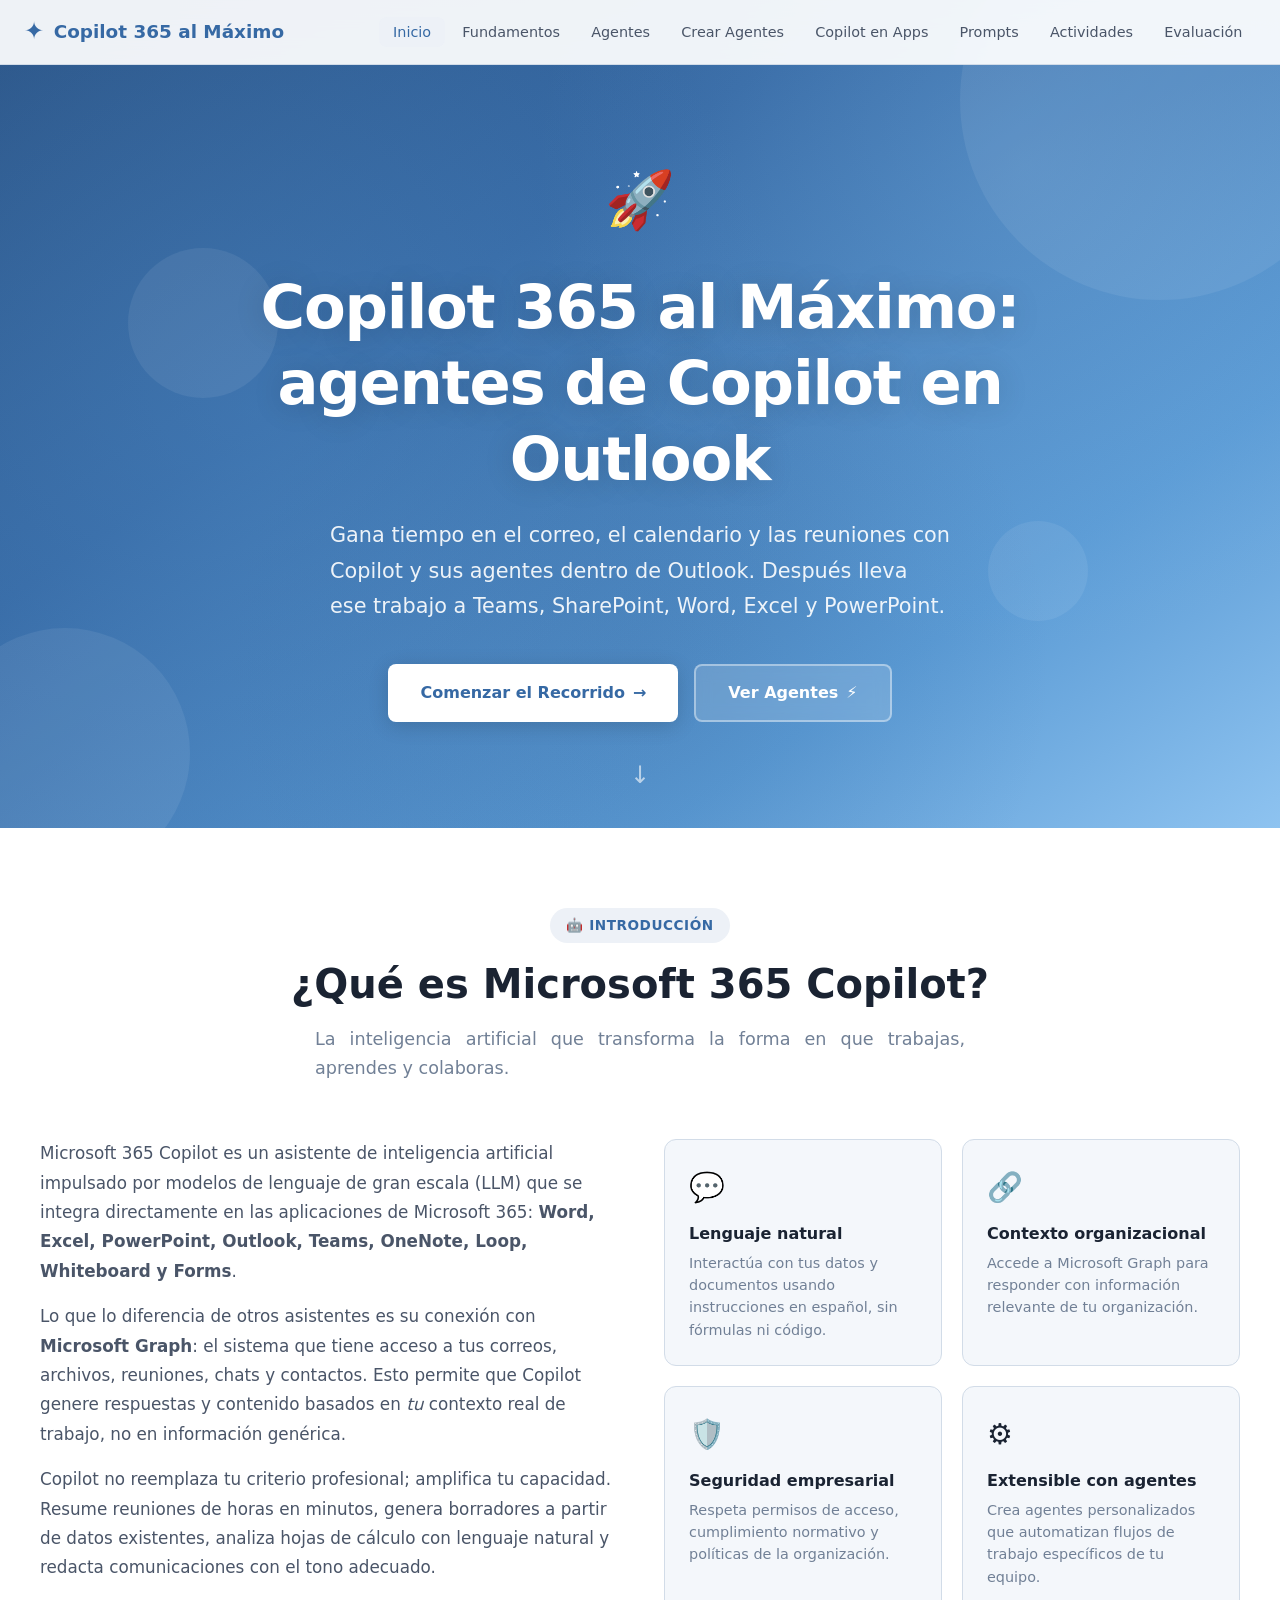
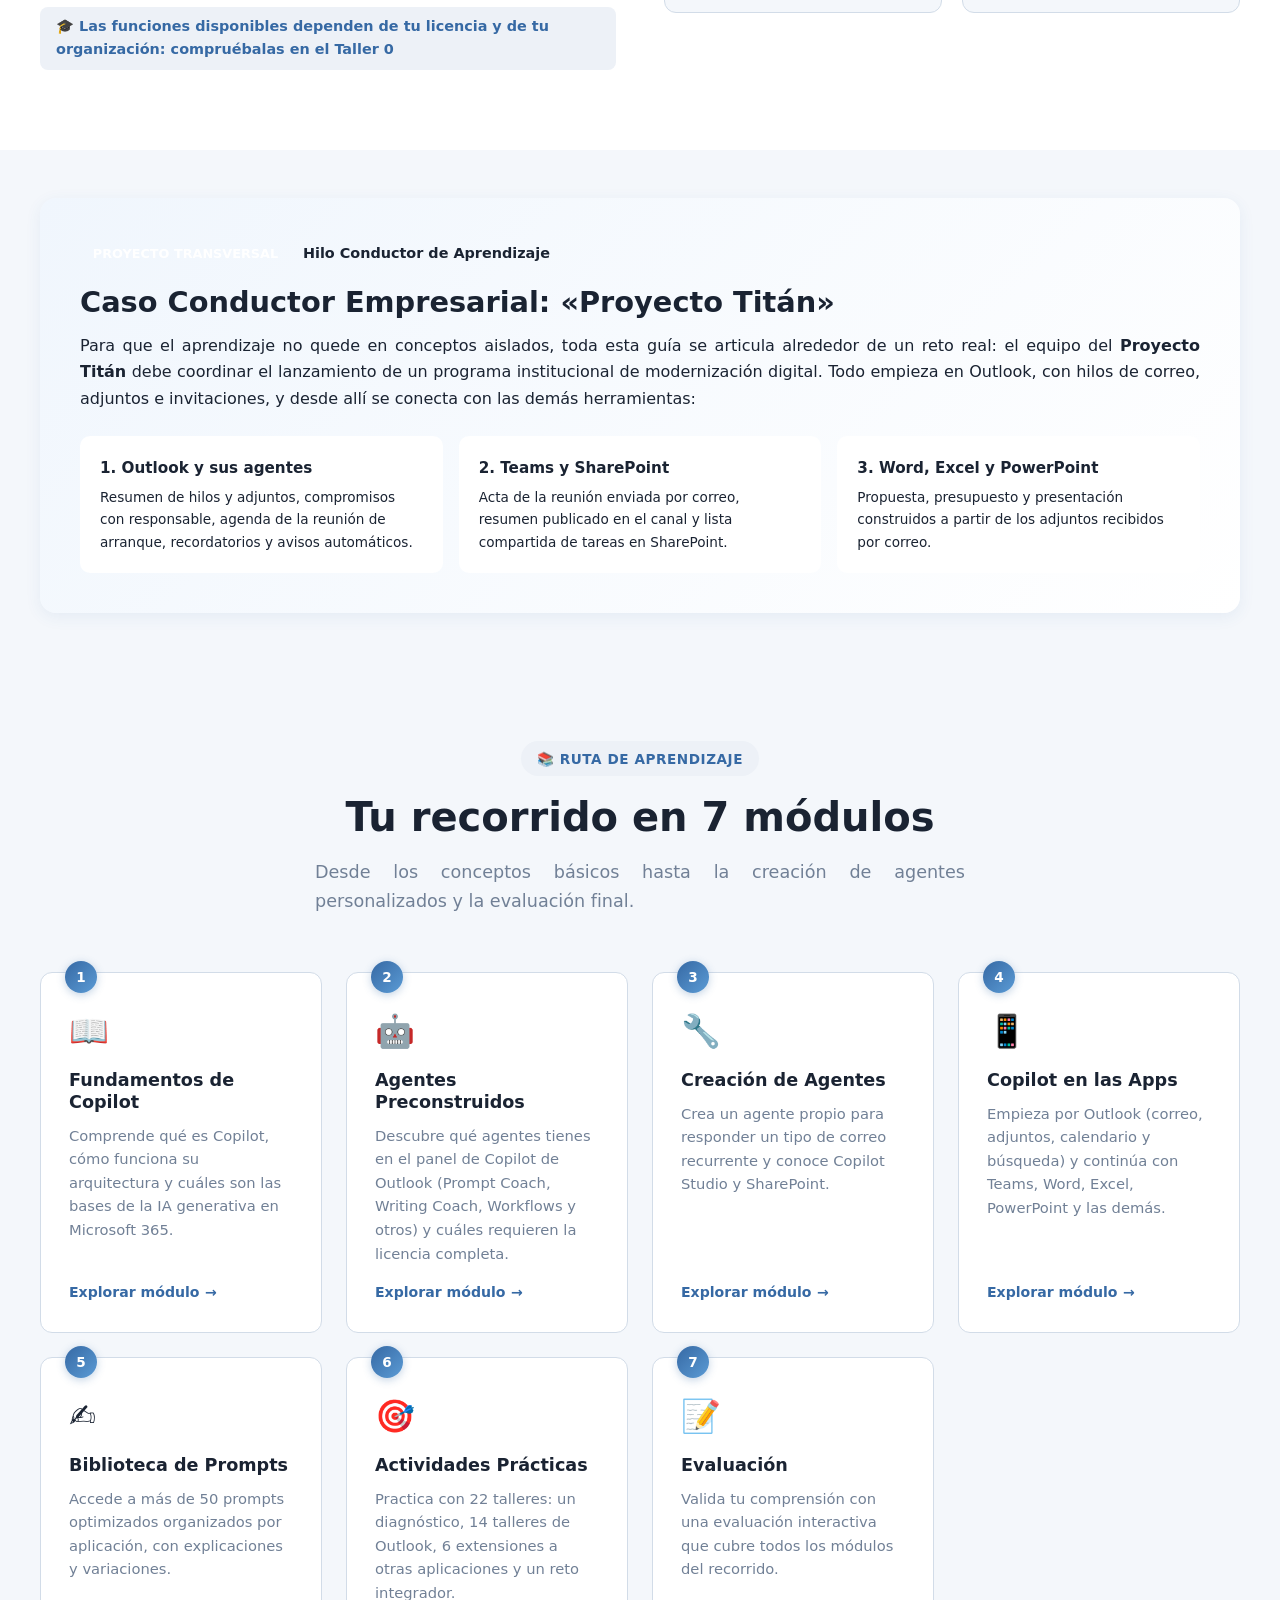
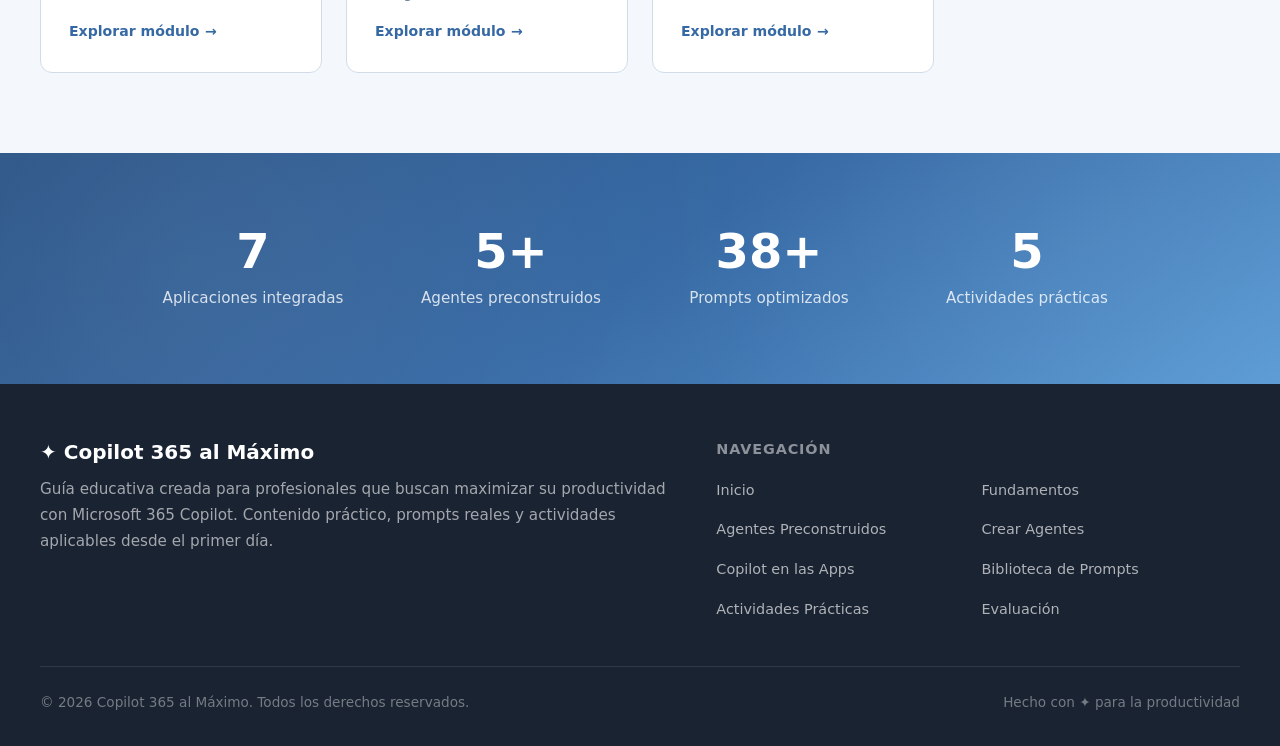
==== index.html @ 5590eac3 "Cambios" ====
<!DOCTYPE html>
<html lang="es-CO">
<head>
  <meta charset="UTF-8">
  <meta name="viewport" content="width=device-width, initial-scale=1.0">
  <title>Inicio — Copilot 365 al Máximo</title>
  <style>
    /* ========== RESET & BASE ========== */
    *, *::before, *::after { box-sizing: border-box; margin: 0; padding: 0; }

    html {
      scroll-behavior: smooth;
      -webkit-text-size-adjust: 100%;
    }

    body {
      font-family: 'Segoe UI', system-ui, -apple-system, sans-serif;
      color: #1A2332;
      background-color: #F4F7FB;
      line-height: 1.65;
      overflow-x: hidden;
      white-space: normal;
      word-break: normal;
      hyphens: none;
      overflow-wrap: break-word;
    }

    /* ========== TYPOGRAPHY ========== */
    h1, h2, h3, h4, h5, h6 {
      font-family: 'Segoe UI', system-ui, -apple-system, sans-serif;
      line-height: 1.25;
      color: #1A2332;
    }

    p {
      inline-size: 100%;
      max-inline-size: 100%;
      color: #4A5568;
    }

    a { text-decoration: none; color: inherit; }

    /* ========== NAVBAR ========== */
    .navbar {
      position: fixed;
      top: 0;
      left: 0;
      width: 100%;
      z-index: 1000;
      background: rgba(255, 255, 255, 0.92);
      backdrop-filter: blur(12px);
      -webkit-backdrop-filter: blur(12px);
      border-bottom: 1px solid #D2DCE8;
      transition: box-shadow 0.3s ease;
    }

    .navbar.scrolled {
      box-shadow: 0 2px 20px rgba(54, 105, 164, 0.1);
    }

    .navbar-inner {
      max-width: 1320px;
      margin: 0 auto;
      padding: 0 1.5rem;
      display: flex;
      align-items: center;
      justify-content: space-between;
      height: 64px;
    }

    .navbar-brand {
      display: flex;
      align-items: center;
      gap: 0.6rem;
      font-weight: 700;
      font-size: 1.15rem;
      color: #3669A4;
    }

    .navbar-brand .brand-icon {
      font-size: 1.5rem;
    }

    .nav-links {
      display: flex;
      align-items: center;
      gap: 0.25rem;
      list-style: none;
    }

    .nav-links a {
      padding: 0.45rem 0.85rem;
      border-radius: 8px;
      font-size: 0.9rem;
      font-weight: 500;
      color: #4A5568;
      transition: all 0.3s ease;
      white-space: nowrap;
    }

    .nav-links a:hover,
    .nav-links a.active {
      background: #EDF1F7;
      color: #3669A4;
    }

    /* Hamburger */
    .hamburger {
      display: none;
      flex-direction: column;
      gap: 5px;
      cursor: pointer;
      background: none;
      border: none;
      padding: 4px;
      z-index: 1010;
    }

    .hamburger span {
      width: 24px;
      height: 2.5px;
      background: #1A2332;
      border-radius: 2px;
      transition: all 0.3s ease;
    }

    .hamburger.open span:nth-child(1) { transform: rotate(45deg) translate(5px, 5px); }
    .hamburger.open span:nth-child(2) { opacity: 0; }
    .hamburger.open span:nth-child(3) { transform: rotate(-45deg) translate(5px, -5px); }

    /* Mobile nav */
    .mobile-nav-overlay {
      display: none;
      position: fixed;
      inset: 0;
      background: rgba(26, 35, 50, 0.4);
      z-index: 999;
      opacity: 0;
      transition: opacity 0.3s ease;
    }

    .mobile-nav-overlay.open { opacity: 1; }

    .mobile-nav {
      display: none;
      position: fixed;
      top: 64px;
      right: 0;
      width: min(320px, 85vw);
      height: calc(100vh - 64px);
      background: #FFFFFF;
      z-index: 1001;
      padding: 1.5rem;
      overflow-y: auto;
      transform: translateX(100%);
      transition: transform 0.35s cubic-bezier(0.4, 0, 0.2, 1);
      box-shadow: -4px 0 24px rgba(54, 105, 164, 0.1);
    }

    .mobile-nav.open { transform: translateX(0); }

    .mobile-nav a {
      display: block;
      padding: 0.75rem 1rem;
      border-radius: 8px;
      font-size: 1rem;
      font-weight: 500;
      color: #4A5568;
      transition: all 0.2s ease;
      margin-bottom: 0.25rem;
    }

    .mobile-nav a:hover,
    .mobile-nav a.active {
      background: #EDF1F7;
      color: #3669A4;
    }

    @media (max-width: 1024px) {
      .nav-links { display: none; }
      .hamburger { display: flex; }
      .mobile-nav, .mobile-nav-overlay { display: block; }
    }

    /* ========== HERO ========== */
    .hero {
      position: relative;
      min-height: 92vh;
      display: flex;
      align-items: center;
      justify-content: center;
      text-align: center;
      padding: 7rem 1.5rem 4rem;
      background: linear-gradient(145deg, #2B5486 0%, #3669A4 35%, #5B9BD5 75%, #8EC3F0 100%);
      overflow: hidden;
    }

    .hero::before {
      content: '';
      position: absolute;
      inset: 0;
      background:
        radial-gradient(circle at 20% 50%, rgba(91, 155, 213, 0.25) 0%, transparent 50%),
        radial-gradient(circle at 80% 20%, rgba(142, 195, 240, 0.2) 0%, transparent 40%),
        radial-gradient(circle at 50% 80%, rgba(43, 84, 134, 0.15) 0%, transparent 45%);
      pointer-events: none;
    }

    /* Floating geometric shapes */
    .hero-shape {
      position: absolute;
      border-radius: 50%;
      opacity: 0.07;
      background: #FFFFFF;
      pointer-events: none;
    }

    .hero-shape:nth-child(1) { width: 400px; height: 400px; top: -100px; right: -80px; animation: float-slow 18s ease-in-out infinite; }
    .hero-shape:nth-child(2) { width: 250px; height: 250px; bottom: -50px; left: -60px; animation: float-slow 22s ease-in-out infinite reverse; }
    .hero-shape:nth-child(3) { width: 150px; height: 150px; top: 30%; left: 10%; animation: float-slow 15s ease-in-out infinite 3s; }
    .hero-shape:nth-child(4) { width: 100px; height: 100px; bottom: 25%; right: 15%; animation: float-slow 20s ease-in-out infinite 5s; }

    @keyframes float-slow {
      0%, 100% { transform: translate(0, 0) rotate(0deg); }
      33% { transform: translate(15px, -20px) rotate(3deg); }
      66% { transform: translate(-10px, 15px) rotate(-2deg); }
    }

    .hero-content {
      position: relative;
      z-index: 1;
      max-width: 800px;
    }

    .hero-icon {
      font-size: 3.5rem;
      margin-bottom: 1.5rem;
      display: inline-block;
      animation: sparkle-pulse 2.5s ease-in-out infinite;
    }

    @keyframes sparkle-pulse {
      0%, 100% { transform: scale(1) rotate(0deg); filter: brightness(1); }
      25% { transform: scale(1.12) rotate(-5deg); filter: brightness(1.3); }
      50% { transform: scale(1.05) rotate(3deg); filter: brightness(1.1); }
      75% { transform: scale(1.15) rotate(-3deg); filter: brightness(1.35); }
    }

    .hero h1 {
      font-size: clamp(2.4rem, 5.5vw, 3.8rem);
      font-weight: 800;
      color: #FFFFFF;
      margin-bottom: 1.25rem;
      letter-spacing: -0.02em;
      text-shadow: 0 2px 30px rgba(0, 0, 0, 0.15);
    }

    .hero-subtitle {
      font-size: clamp(1.05rem, 2vw, 1.3rem);
      color: rgba(255, 255, 255, 0.9);
      margin-bottom: 2.5rem;
      line-height: 1.7;
      max-inline-size: 620px;
      margin-left: auto;
      margin-right: auto;
    }

    .hero-buttons {
      display: flex;
      gap: 1rem;
      justify-content: center;
      flex-wrap: wrap;
    }

    .btn {
      display: inline-flex;
      align-items: center;
      gap: 0.5rem;
      padding: 0.85rem 2rem;
      border-radius: 8px;
      font-size: 1rem;
      font-weight: 600;
      cursor: pointer;
      border: none;
      transition: all 0.3s ease;
    }

    .btn-primary {
      background: #FFFFFF;
      color: #3669A4;
      box-shadow: 0 4px 20px rgba(0, 0, 0, 0.15);
    }

    .btn-primary:hover {
      transform: translateY(-3px);
      box-shadow: 0 8px 30px rgba(0, 0, 0, 0.2);
      background: #F4F7FB;
    }

    .btn-secondary {
      background: rgba(255, 255, 255, 0.15);
      color: #FFFFFF;
      border: 2px solid rgba(255, 255, 255, 0.4);
      backdrop-filter: blur(8px);
    }

    .btn-secondary:hover {
      background: rgba(255, 255, 255, 0.25);
      border-color: rgba(255, 255, 255, 0.7);
      transform: translateY(-3px);
    }

    .hero-scroll-hint {
      position: absolute;
      bottom: 2rem;
      left: 50%;
      transform: translateX(-50%);
      z-index: 1;
      animation: bounce-down 2s ease-in-out infinite;
      color: rgba(255, 255, 255, 0.6);
      font-size: 1.5rem;
    }

    @keyframes bounce-down {
      0%, 100% { transform: translateX(-50%) translateY(0); }
      50% { transform: translateX(-50%) translateY(10px); }
    }

    /* ========== SECTIONS COMMON ========== */
    section {
      padding: 5rem 1.5rem;
    }

    .section-inner {
      max-width: 1200px;
      margin: 0 auto;
    }

    .section-header {
      text-align: center;
      margin-bottom: 3.5rem;
    }

    .section-tag {
      display: inline-flex;
      align-items: center;
      gap: 0.4rem;
      padding: 0.4rem 1rem;
      background: #EDF1F7;
      color: #3669A4;
      font-size: 0.85rem;
      font-weight: 600;
      border-radius: 50px;
      margin-bottom: 1rem;
      text-transform: uppercase;
      letter-spacing: 0.04em;
    }

    .section-header h2 {
      font-size: clamp(1.75rem, 3.5vw, 2.5rem);
      font-weight: 700;
      margin-bottom: 1rem;
      color: #1A2332;
    }

    .section-header p {
      font-size: 1.1rem;
      color: #718096;
      max-inline-size: 650px;
      margin: 0 auto;
      text-align: center;
    }

    /* ========== WHAT IS COPILOT SECTION ========== */
    .what-is {
      background: #FFFFFF;
    }

    .what-is-grid {
      display: grid;
      grid-template-columns: 1fr 1fr;
      gap: 3rem;
      align-items: start;
    }

    .what-is-text p {
      margin-bottom: 1rem;
      font-size: 1.05rem;
      line-height: 1.75;
    }

    @media (min-width: 40rem) {
      .what-is-text p {
        text-align: justify;
        text-align-last: start;
      }
    }

    .what-is-text .license-badge {
      display: inline-flex;
      align-items: center;
      gap: 0.5rem;
      padding: 0.5rem 1rem;
      background: #EDF1F7;
      border-radius: 8px;
      font-size: 0.9rem;
      font-weight: 600;
      color: #3669A4;
      margin-top: 0.5rem;
    }

    .feature-cards {
      display: grid;
      grid-template-columns: 1fr 1fr;
      gap: 1.25rem;
    }

    .feature-card {
      background: #F4F7FB;
      border: 1px solid #D2DCE8;
      border-radius: 12px;
      padding: 1.5rem;
      transition: all 0.3s ease;
    }

    .feature-card:hover {
      box-shadow: 0 4px 16px rgba(54, 105, 164, 0.15);
      transform: translateY(-2px);
      border-color: #5B9BD5;
    }

    .feature-card .fc-icon {
      font-size: 1.8rem;
      margin-bottom: 0.75rem;
      display: block;
    }

    .feature-card h4 {
      font-size: 1rem;
      font-weight: 700;
      margin-bottom: 0.5rem;
      color: #1A2332;
    }

    .feature-card p {
      font-size: 0.9rem;
      color: #718096;
      line-height: 1.55;
    }

    @media (max-width: 900px) {
      .what-is-grid {
        grid-template-columns: 1fr;
      }
    }

    @media (max-width: 480px) {
      .feature-cards {
        grid-template-columns: 1fr;
      }
    }

    /* ========== LEARNING PATH ========== */
    .learning-path {
      background: #F4F7FB;
    }

    .path-roadmap {
      position: relative;
      display: grid;
      grid-template-columns: repeat(auto-fill, minmax(280px, 1fr));
      gap: 1.5rem;
    }

    .module-card {
      position: relative;
      background: #FFFFFF;
      border: 1px solid #D2DCE8;
      border-radius: 12px;
      padding: 1.75rem;
      transition: all 0.3s ease;
      display: flex;
      flex-direction: column;
      text-decoration: none;
      cursor: pointer;
    }

    .module-card:hover {
      box-shadow: 0 4px 16px rgba(54, 105, 164, 0.15);
      transform: translateY(-2px);
      border-color: #5B9BD5;
    }

    .module-number {
      position: absolute;
      top: -12px;
      left: 1.5rem;
      width: 32px;
      height: 32px;
      background: linear-gradient(135deg, #3669A4, #5B9BD5);
      color: #FFFFFF;
      border-radius: 50%;
      display: flex;
      align-items: center;
      justify-content: center;
      font-size: 0.85rem;
      font-weight: 700;
      box-shadow: 0 2px 8px rgba(54, 105, 164, 0.3);
    }

    .module-icon {
      font-size: 2rem;
      margin-bottom: 0.75rem;
      margin-top: 0.25rem;
    }

    .module-card h3 {
      font-size: 1.1rem;
      font-weight: 700;
      margin-bottom: 0.6rem;
      color: #1A2332;
    }

    .module-card p {
      font-size: 0.92rem;
      color: #718096;
      line-height: 1.6;
      flex-grow: 1;
    }

    .module-card .card-arrow {
      display: inline-flex;
      align-items: center;
      gap: 0.35rem;
      margin-top: 1rem;
      font-size: 0.88rem;
      font-weight: 600;
      color: #3669A4;
      transition: gap 0.3s ease;
    }

    .module-card:hover .card-arrow {
      gap: 0.65rem;
    }

    /* ========== STATS SECTION ========== */
    .stats-section {
      background: linear-gradient(145deg, #2B5486 0%, #3669A4 50%, #5B9BD5 100%);
      padding: 4.5rem 1.5rem;
      position: relative;
      overflow: hidden;
    }

    .stats-section::before {
      content: '';
      position: absolute;
      inset: 0;
      background:
        radial-gradient(circle at 15% 50%, rgba(255,255,255,0.06) 0%, transparent 50%),
        radial-gradient(circle at 85% 30%, rgba(255,255,255,0.04) 0%, transparent 40%);
      pointer-events: none;
    }

    .stats-grid {
      max-width: 1000px;
      margin: 0 auto;
      display: grid;
      grid-template-columns: repeat(4, 1fr);
      gap: 2rem;
      position: relative;
      z-index: 1;
    }

    .stat-item {
      text-align: center;
    }

    .stat-number {
      font-size: clamp(2.2rem, 4vw, 3rem);
      font-weight: 800;
      color: #FFFFFF;
      display: block;
      line-height: 1.1;
      margin-bottom: 0.5rem;
    }

    .stat-label {
      font-size: 0.95rem;
      color: rgba(255, 255, 255, 0.8);
      font-weight: 500;
    }

    @media (max-width: 700px) {
      .stats-grid {
        grid-template-columns: repeat(2, 1fr);
        gap: 2.5rem 1.5rem;
      }
    }

    @media (max-width: 400px) {
      .stats-grid {
        grid-template-columns: 1fr;
        gap: 2rem;
      }
    }

    /* ========== FOOTER ========== */
    .footer {
      background: #1A2332;
      color: rgba(255, 255, 255, 0.75);
      padding: 3.5rem 1.5rem 2rem;
    }

    .footer-inner {
      max-width: 1200px;
      margin: 0 auto;
    }

    .footer-top {
      display: grid;
      grid-template-columns: 1.2fr 1fr;
      gap: 3rem;
      margin-bottom: 2.5rem;
    }

    .footer-brand h3 {
      font-size: 1.25rem;
      font-weight: 700;
      color: #FFFFFF;
      margin-bottom: 0.75rem;
    }

    .footer-brand p {
      font-size: 0.95rem;
      color: rgba(255, 255, 255, 0.6);
      line-height: 1.7;
    }

    .footer-nav h4 {
      font-size: 0.9rem;
      font-weight: 700;
      color: rgba(255, 255, 255, 0.5);
      text-transform: uppercase;
      letter-spacing: 0.06em;
      margin-bottom: 1rem;
    }

    .footer-nav-links {
      display: grid;
      grid-template-columns: 1fr 1fr;
      gap: 0.4rem;
      list-style: none;
    }

    .footer-nav-links a {
      font-size: 0.9rem;
      color: rgba(255, 255, 255, 0.65);
      padding: 0.3rem 0;
      display: inline-block;
      transition: color 0.2s ease;
    }

    .footer-nav-links a:hover {
      color: #5B9BD5;
    }

    .footer-bottom {
      border-top: 1px solid rgba(255, 255, 255, 0.1);
      padding-top: 1.5rem;
      display: flex;
      justify-content: space-between;
      align-items: center;
      flex-wrap: wrap;
      gap: 0.75rem;
      font-size: 0.85rem;
      color: rgba(255, 255, 255, 0.4);
    }

    @media (max-width: 700px) {
      .footer-top {
        grid-template-columns: 1fr;
        gap: 2rem;
      }
      .footer-bottom {
        justify-content: center;
        text-align: center;
      }
    }

    /* ========== SCROLL ANIMATIONS ========== */
    .reveal {
      opacity: 0;
      transform: translateY(32px);
      transition: opacity 0.7s cubic-bezier(0.4, 0, 0.2, 1), transform 0.7s cubic-bezier(0.4, 0, 0.2, 1);
    }

    .reveal.visible {
      opacity: 1;
      transform: translateY(0);
    }

    .reveal-delay-1 { transition-delay: 0.1s; }
    .reveal-delay-2 { transition-delay: 0.2s; }
    .reveal-delay-3 { transition-delay: 0.3s; }
    .reveal-delay-4 { transition-delay: 0.4s; }
    .reveal-delay-5 { transition-delay: 0.5s; }
    .reveal-delay-6 { transition-delay: 0.6s; }
    .reveal-delay-7 { transition-delay: 0.7s; }

    /* ========== RESPONSIVE PROSE ========== */
    @media (min-width: 40rem) {
      .prose-justify {
        text-align: justify;
        text-align-last: start;
      }
    }

    /* Print */
    @media print {
      .navbar, .hamburger, .mobile-nav, .mobile-nav-overlay, .hero-scroll-hint { display: none !important; }
      .hero { min-height: auto; padding: 2rem; }
      section { padding: 2rem 1rem; }
    }
  
    @media (prefers-reduced-motion: reduce) {
      *, *::before, *::after {
        animation-duration: 0.01ms !important;
        animation-iteration-count: 1 !important;
        transition-duration: 0.01ms !important;
        scroll-behavior: auto !important;
      }
    }
  </style>
<link rel="stylesheet" href="devbrain-prose.css" data-devbrain-prose>
<script defer src="devbrain-prose.js" data-devbrain-prose-runtime></script>
</head>
<body>

  <!-- ==================== NAVBAR ==================== -->
  <nav class="navbar" id="navbar">
    <div class="navbar-inner">
      <a href="index.html" class="navbar-brand">
        <span class="brand-icon">✦</span>
        Copilot 365 al Máximo
      </a>

      <ul class="nav-links">
        <li><a href="index.html" class="active">Inicio</a></li>
        <li><a href="fundamentos.html">Fundamentos</a></li>
        <li><a href="agentes-preconstruidos.html">Agentes</a></li>
        <li><a href="creacion-agentes.html">Crear Agentes</a></li>
        <li><a href="copilot-apps.html">Copilot en Apps</a></li>
        <li><a href="prompts.html">Prompts</a></li>
        <li><a href="actividades.html">Actividades</a></li>
        <li><a href="evaluacion.html">Evaluación</a></li>
      </ul>

      <button type="button" class="hamburger" id="hamburger" aria-label="Abrir menú de navegación" aria-expanded="false">
        <span></span>
        <span></span>
        <span></span>
      </button>
    </div>
  </nav>

  <!-- Mobile nav -->
  <div class="mobile-nav-overlay" id="mobileOverlay"></div>
  <div class="mobile-nav" id="mobileNav">
    <a href="index.html" class="active">Inicio</a>
    <a href="fundamentos.html">Fundamentos de Copilot</a>
    <a href="agentes-preconstruidos.html">Agentes Preconstruidos</a>
    <a href="creacion-agentes.html">Crear Agentes</a>
    <a href="copilot-apps.html">Copilot en las Apps</a>
    <a href="prompts.html">Biblioteca de Prompts</a>
    <a href="actividades.html">Actividades Prácticas</a>
    <a href="evaluacion.html">Evaluación</a>
  </div>

  <!-- ==================== HERO ==================== -->
  <section class="hero">
    <div class="hero-shape"></div>
    <div class="hero-shape"></div>
    <div class="hero-shape"></div>
    <div class="hero-shape"></div>

    <div class="hero-content">
      <div class="hero-icon" aria-hidden="true">🚀</div>
      <h1>Copilot 365 al Máximo: agentes de Copilot en Outlook</h1>
      <p class="hero-subtitle">Gana tiempo en el correo, el calendario y las reuniones con Copilot y sus agentes dentro de Outlook. Después lleva ese trabajo a Teams, SharePoint, Word, Excel y PowerPoint.</p>
      <div class="hero-buttons">
        <a href="fundamentos.html" class="btn btn-primary">
          Comenzar el Recorrido
          <span aria-hidden="true">→</span>
        </a>
        <a href="agentes-preconstruidos.html" class="btn btn-secondary">
          Ver Agentes
          <span aria-hidden="true">⚡</span>
        </a>
      </div>
    </div>

    <div class="hero-scroll-hint" aria-hidden="true">↓</div>
  </section>

  <!-- ==================== WHAT IS COPILOT ==================== -->
  <section class="what-is" id="que-es">
    <div class="section-inner">
      <div class="section-header reveal">
        <span class="section-tag">🤖 Introducción</span>
        <h2>¿Qué es Microsoft 365 Copilot?</h2>
        <p>La inteligencia artificial que transforma la forma en que trabajas, aprendes y colaboras.</p>
      </div>

      <div class="what-is-grid">
        <div class="what-is-text reveal">
          <p>Microsoft 365 Copilot es un asistente de inteligencia artificial impulsado por modelos de lenguaje de gran escala (LLM) que se integra directamente en las aplicaciones de Microsoft 365: <strong>Word, Excel, PowerPoint, Outlook, Teams, OneNote, Loop, Whiteboard y Forms</strong>.</p>
          <p>Lo que lo diferencia de otros asistentes es su conexión con <strong>Microsoft Graph</strong>: el sistema que tiene acceso a tus correos, archivos, reuniones, chats y contactos. Esto permite que Copilot genere respuestas y contenido basados en <em>tu</em> contexto real de trabajo, no en información genérica.</p>
          <p>Copilot no reemplaza tu criterio profesional; amplifica tu capacidad. Resume reuniones de horas en minutos, genera borradores a partir de datos existentes, analiza hojas de cálculo con lenguaje natural y redacta comunicaciones con el tono adecuado.</p>
          <span class="license-badge">🎓 Las funciones disponibles dependen de tu licencia y de tu organización: compruébalas en el Taller 0</span>
        </div>

        <div class="feature-cards">
          <div class="feature-card reveal reveal-delay-1">
            <span class="fc-icon" aria-hidden="true">💬</span>
            <h4>Lenguaje natural</h4>
            <p>Interactúa con tus datos y documentos usando instrucciones en español, sin fórmulas ni código.</p>
          </div>
          <div class="feature-card reveal reveal-delay-2">
            <span class="fc-icon" aria-hidden="true">🔗</span>
            <h4>Contexto organizacional</h4>
            <p>Accede a Microsoft Graph para responder con información relevante de tu organización.</p>
          </div>
          <div class="feature-card reveal reveal-delay-3">
            <span class="fc-icon" aria-hidden="true">🛡️</span>
            <h4>Seguridad empresarial</h4>
            <p>Respeta permisos de acceso, cumplimiento normativo y políticas de la organización.</p>
          </div>
          <div class="feature-card reveal reveal-delay-4">
            <span class="fc-icon" aria-hidden="true">⚙️</span>
            <h4>Extensible con agentes</h4>
            <p>Crea agentes personalizados que automatizan flujos de trabajo específicos de tu equipo.</p>
          </div>
        </div>
      </div>
    </div>
  </section>

  <!-- ==================== CASO CONDUCTOR TITÁN ==================== -->
  <section style="padding: 3rem 1.5rem; background: var(--surface);">
    <div class="section-inner" style="max-width: 1200px; margin: 0 auto;">
      <div style="background: linear-gradient(135deg, #F0F6FD 0%, #FFFFFF 100%); border: 2px solid var(--border); border-radius: 16px; padding: 2.5rem; box-shadow: 0 4px 16px rgba(54,105,164,0.08);">
        <div style="display: flex; align-items: center; gap: .75rem; margin-bottom: 1rem; flex-wrap: wrap;">
          <span style="background: var(--primary); color: #fff; font-weight: 700; font-size: .8rem; padding: .3rem .8rem; border-radius: 20px; text-transform: uppercase;">Proyecto Transversal</span>
          <span style="font-size: .9rem; color: var(--text-muted); font-weight: 600;">Hilo Conductor de Aprendizaje</span>
        </div>
        <h2 style="font-size: 1.8rem; color: var(--primary-dark); margin-bottom: .75rem;">Caso Conductor Empresarial: «Proyecto Titán»</h2>
        <p class="prose" style="color: var(--text-secondary); margin-bottom: 1.5rem;">
          Para que el aprendizaje no quede en conceptos aislados, toda esta guía se articula alrededor de un reto real: el equipo del <strong>Proyecto Titán</strong> debe coordinar el lanzamiento de un programa institucional de modernización digital. Todo empieza en Outlook, con hilos de correo, adjuntos e invitaciones, y desde allí se conecta con las demás herramientas:
        </p>
        <div style="display: grid; grid-template-columns: repeat(auto-fit, minmax(260px, 1fr)); gap: 1rem;">
          <div style="background: #fff; border: 1px solid var(--border); border-radius: 10px; padding: 1.25rem;">
            <div style="font-weight: 700; color: var(--primary); font-size: .95rem; margin-bottom: .3rem;">1. Outlook y sus agentes</div>
            <p style="font-size: .85rem; color: var(--text-muted); margin: 0;">Resumen de hilos y adjuntos, compromisos con responsable, agenda de la reunión de arranque, recordatorios y avisos automáticos.</p>
          </div>
          <div style="background: #fff; border: 1px solid var(--border); border-radius: 10px; padding: 1.25rem;">
            <div style="font-weight: 700; color: var(--primary); font-size: .95rem; margin-bottom: .3rem;">2. Teams y SharePoint</div>
            <p style="font-size: .85rem; color: var(--text-muted); margin: 0;">Acta de la reunión enviada por correo, resumen publicado en el canal y lista compartida de tareas en SharePoint.</p>
          </div>
          <div style="background: #fff; border: 1px solid var(--border); border-radius: 10px; padding: 1.25rem;">
            <div style="font-weight: 700; color: var(--primary); font-size: .95rem; margin-bottom: .3rem;">3. Word, Excel y PowerPoint</div>
            <p style="font-size: .85rem; color: var(--text-muted); margin: 0;">Propuesta, presupuesto y presentación construidos a partir de los adjuntos recibidos por correo.</p>
          </div>
        </div>
      </div>
    </div>
  </section>

  <!-- ==================== LEARNING PATH ==================== -->
  <section class="learning-path" id="ruta">
    <div class="section-inner">
      <div class="section-header reveal">
        <span class="section-tag">📚 Ruta de aprendizaje</span>
        <h2>Tu recorrido en 7 módulos</h2>
        <p>Desde los conceptos básicos hasta la creación de agentes personalizados y la evaluación final.</p>
      </div>

      <div class="path-roadmap">
        <a href="fundamentos.html" class="module-card reveal reveal-delay-1">
          <span class="module-number">1</span>
          <span class="module-icon" aria-hidden="true">📖</span>
          <h3>Fundamentos de Copilot</h3>
          <p>Comprende qué es Copilot, cómo funciona su arquitectura y cuáles son las bases de la IA generativa en Microsoft 365.</p>
          <span class="card-arrow">Explorar módulo <span aria-hidden="true">→</span></span>
        </a>

        <a href="agentes-preconstruidos.html" class="module-card reveal reveal-delay-2">
          <span class="module-number">2</span>
          <span class="module-icon" aria-hidden="true">🤖</span>
          <h3>Agentes Preconstruidos</h3>
          <p>Descubre qué agentes tienes en el panel de Copilot de Outlook (Prompt Coach, Writing Coach, Workflows y otros) y cuáles requieren la licencia completa.</p>
          <span class="card-arrow">Explorar módulo <span aria-hidden="true">→</span></span>
        </a>

        <a href="creacion-agentes.html" class="module-card reveal reveal-delay-3">
          <span class="module-number">3</span>
          <span class="module-icon" aria-hidden="true">🔧</span>
          <h3>Creación de Agentes</h3>
          <p>Crea un agente propio para responder un tipo de correo recurrente y conoce Copilot Studio y SharePoint.</p>
          <span class="card-arrow">Explorar módulo <span aria-hidden="true">→</span></span>
        </a>

        <a href="copilot-apps.html" class="module-card reveal reveal-delay-4">
          <span class="module-number">4</span>
          <span class="module-icon" aria-hidden="true">📱</span>
          <h3>Copilot en las Apps</h3>
          <p>Empieza por Outlook (correo, adjuntos, calendario y búsqueda) y continúa con Teams, Word, Excel, PowerPoint y las demás.</p>
          <span class="card-arrow">Explorar módulo <span aria-hidden="true">→</span></span>
        </a>

        <a href="prompts.html" class="module-card reveal reveal-delay-5">
          <span class="module-number">5</span>
          <span class="module-icon" aria-hidden="true">✍️</span>
          <h3>Biblioteca de Prompts</h3>
          <p>Accede a más de 50 prompts optimizados organizados por aplicación, con explicaciones y variaciones.</p>
          <span class="card-arrow">Explorar módulo <span aria-hidden="true">→</span></span>
        </a>

        <a href="actividades.html" class="module-card reveal reveal-delay-6">
          <span class="module-number">6</span>
          <span class="module-icon" aria-hidden="true">🎯</span>
          <h3>Actividades Prácticas</h3>
          <p>Practica con 22 talleres: un diagnóstico, 14 talleres de Outlook, 6 extensiones a otras aplicaciones y un reto integrador.</p>
          <span class="card-arrow">Explorar módulo <span aria-hidden="true">→</span></span>
        </a>

        <a href="evaluacion.html" class="module-card reveal reveal-delay-7">
          <span class="module-number">7</span>
          <span class="module-icon" aria-hidden="true">📝</span>
          <h3>Evaluación</h3>
          <p>Valida tu comprensión con una evaluación interactiva que cubre todos los módulos del recorrido.</p>
          <span class="card-arrow">Explorar módulo <span aria-hidden="true">→</span></span>
        </a>
      </div>
    </div>
  </section>

  <!-- ==================== STATS ==================== -->
  <section class="stats-section" id="stats">
    <div class="stats-grid">
      <div class="stat-item reveal">
        <span class="stat-number" data-target="9" data-suffix="">0</span>
        <span class="stat-label">Aplicaciones integradas</span>
      </div>
      <div class="stat-item reveal reveal-delay-1">
        <span class="stat-number" data-target="6" data-suffix="+">0</span>
        <span class="stat-label">Agentes preconstruidos</span>
      </div>
      <div class="stat-item reveal reveal-delay-2">
        <span class="stat-number" data-target="50" data-suffix="+">0</span>
        <span class="stat-label">Prompts optimizados</span>
      </div>
      <div class="stat-item reveal reveal-delay-3">
        <span class="stat-number" data-target="7" data-suffix="">0</span>
        <span class="stat-label">Actividades prácticas</span>
      </div>
    </div>
  </section>

  <!-- ==================== FOOTER ==================== -->
  <footer class="footer">
    <div class="footer-inner">
      <div class="footer-top">
        <div class="footer-brand">
          <h3>✦ Copilot 365 al Máximo</h3>
          <p>Guía educativa creada para profesionales que buscan maximizar su productividad con Microsoft 365 Copilot. Contenido práctico, prompts reales y actividades aplicables desde el primer día.</p>
        </div>
        <nav class="footer-nav" aria-label="Enlaces del sitio">
          <h4>Navegación</h4>
          <ul class="footer-nav-links">
            <li><a href="index.html">Inicio</a></li>
            <li><a href="fundamentos.html">Fundamentos</a></li>
            <li><a href="agentes-preconstruidos.html">Agentes Preconstruidos</a></li>
            <li><a href="creacion-agentes.html">Crear Agentes</a></li>
            <li><a href="copilot-apps.html">Copilot en las Apps</a></li>
            <li><a href="prompts.html">Biblioteca de Prompts</a></li>
            <li><a href="actividades.html">Actividades Prácticas</a></li>
            <li><a href="evaluacion.html">Evaluación</a></li>
          </ul>
        </nav>
      </div>

      <div class="footer-bottom">
        <span>© 2026 Copilot 365 al Máximo. Todos los derechos reservados.</span>
        <span>Hecho con ✦ para la productividad</span>
      </div>
    </div>
  </footer>

  <!-- ==================== SCRIPTS ==================== -->
  <script>
    /* ===== Navbar scroll effect ===== */
    (function () {
      const navbar = document.getElementById('navbar');
      let ticking = false;

      window.addEventListener('scroll', function () {
        if (!ticking) {
          requestAnimationFrame(function () {
            navbar.classList.toggle('scrolled', window.scrollY > 20);
            ticking = false;
          });
          ticking = true;
        }
      });
    })();

    /* ===== Hamburger menu ===== */
    (function () {
      const hamburger = document.getElementById('hamburger');
      const mobileNav = document.getElementById('mobileNav');
      const overlay = document.getElementById('mobileOverlay');

      function toggleMenu() {
        const isOpen = hamburger.classList.toggle('open');
        mobileNav.classList.toggle('open', isOpen);
        overlay.classList.toggle('open', isOpen);
        hamburger.setAttribute('aria-expanded', isOpen);
        document.body.style.overflow = isOpen ? 'hidden' : '';
      }

      function closeMenu() {
        hamburger.classList.remove('open');
        mobileNav.classList.remove('open');
        overlay.classList.remove('open');
        hamburger.setAttribute('aria-expanded', 'false');
        document.body.style.overflow = '';
      }

      hamburger.addEventListener('click', toggleMenu);
      overlay.addEventListener('click', closeMenu);

      mobileNav.querySelectorAll('a').forEach(function (link) {
        link.addEventListener('click', closeMenu);
      });

      document.addEventListener('keydown', function (e) {
        if (e.key === 'Escape') closeMenu();
      });
    })();

    /* ===== Scroll reveal ===== */
    (function () {
      var reveals = document.querySelectorAll('.reveal');
      if (!reveals.length) return;

      var observer = new IntersectionObserver(function (entries) {
        entries.forEach(function (entry) {
          if (entry.isIntersecting) {
            entry.target.classList.add('visible');
            observer.unobserve(entry.target);
          }
        });
      }, {
        threshold: 0.12,
        rootMargin: '0px 0px -40px 0px'
      });

      reveals.forEach(function (el) {
        observer.observe(el);
      });
    })();

    /* ===== Animated counter ===== */
    (function () {
      var statNumbers = document.querySelectorAll('.stat-number[data-target]');
      if (!statNumbers.length) return;
      var animated = false;

      function animateCounters() {
        if (animated) return;
        animated = true;

        statNumbers.forEach(function (el) {
          var target = parseInt(el.getAttribute('data-target'), 10);
          var suffix = el.getAttribute('data-suffix') || '';
          var duration = 1800;
          var startTime = null;

          function step(timestamp) {
            if (!startTime) startTime = timestamp;
            var progress = Math.min((timestamp - startTime) / duration, 1);
            var eased = 1 - Math.pow(1 - progress, 3);
            var current = Math.round(eased * target);
            el.textContent = current + suffix;

            if (progress < 1) {
              requestAnimationFrame(step);
            } else {
              el.textContent = target + suffix;
            }
          }

          requestAnimationFrame(step);
        });
      }

      var statsObserver = new IntersectionObserver(function (entries) {
        entries.forEach(function (entry) {
          if (entry.isIntersecting) {
            animateCounters();
            statsObserver.unobserve(entry.target);
          }
        });
      }, { threshold: 0.3 });

      var statsSection = document.getElementById('stats');
      if (statsSection) {
        statsObserver.observe(statsSection);
      }
    })();
  </script>
</body>
</html>
---- devbrain-prose.css ----
/* Contrato 7.4: cada región ocupa su espacio y conserva sus controles. */
:where(p, dd, blockquote) {
    --text-align-reading: start;
    box-sizing: border-box;
    inline-size: 100%;
    max-inline-size: 100%;
    min-inline-size: 0;
    text-align: var(--text-align-reading);
    text-align-last: start;
    white-space: normal;
    word-break: normal;
    overflow-wrap: break-word;
    hyphens: none;
    -webkit-hyphens: none;
}
:where(dd, blockquote) { margin-inline: 0; }

@media (prefers-reduced-motion: reduce) {
    *, *::before, *::after {
        animation-duration: 0.01ms !important;
        animation-iteration-count: 1 !important;
        transition-duration: 0.01ms !important;
        scroll-behavior: auto !important;
    }
}
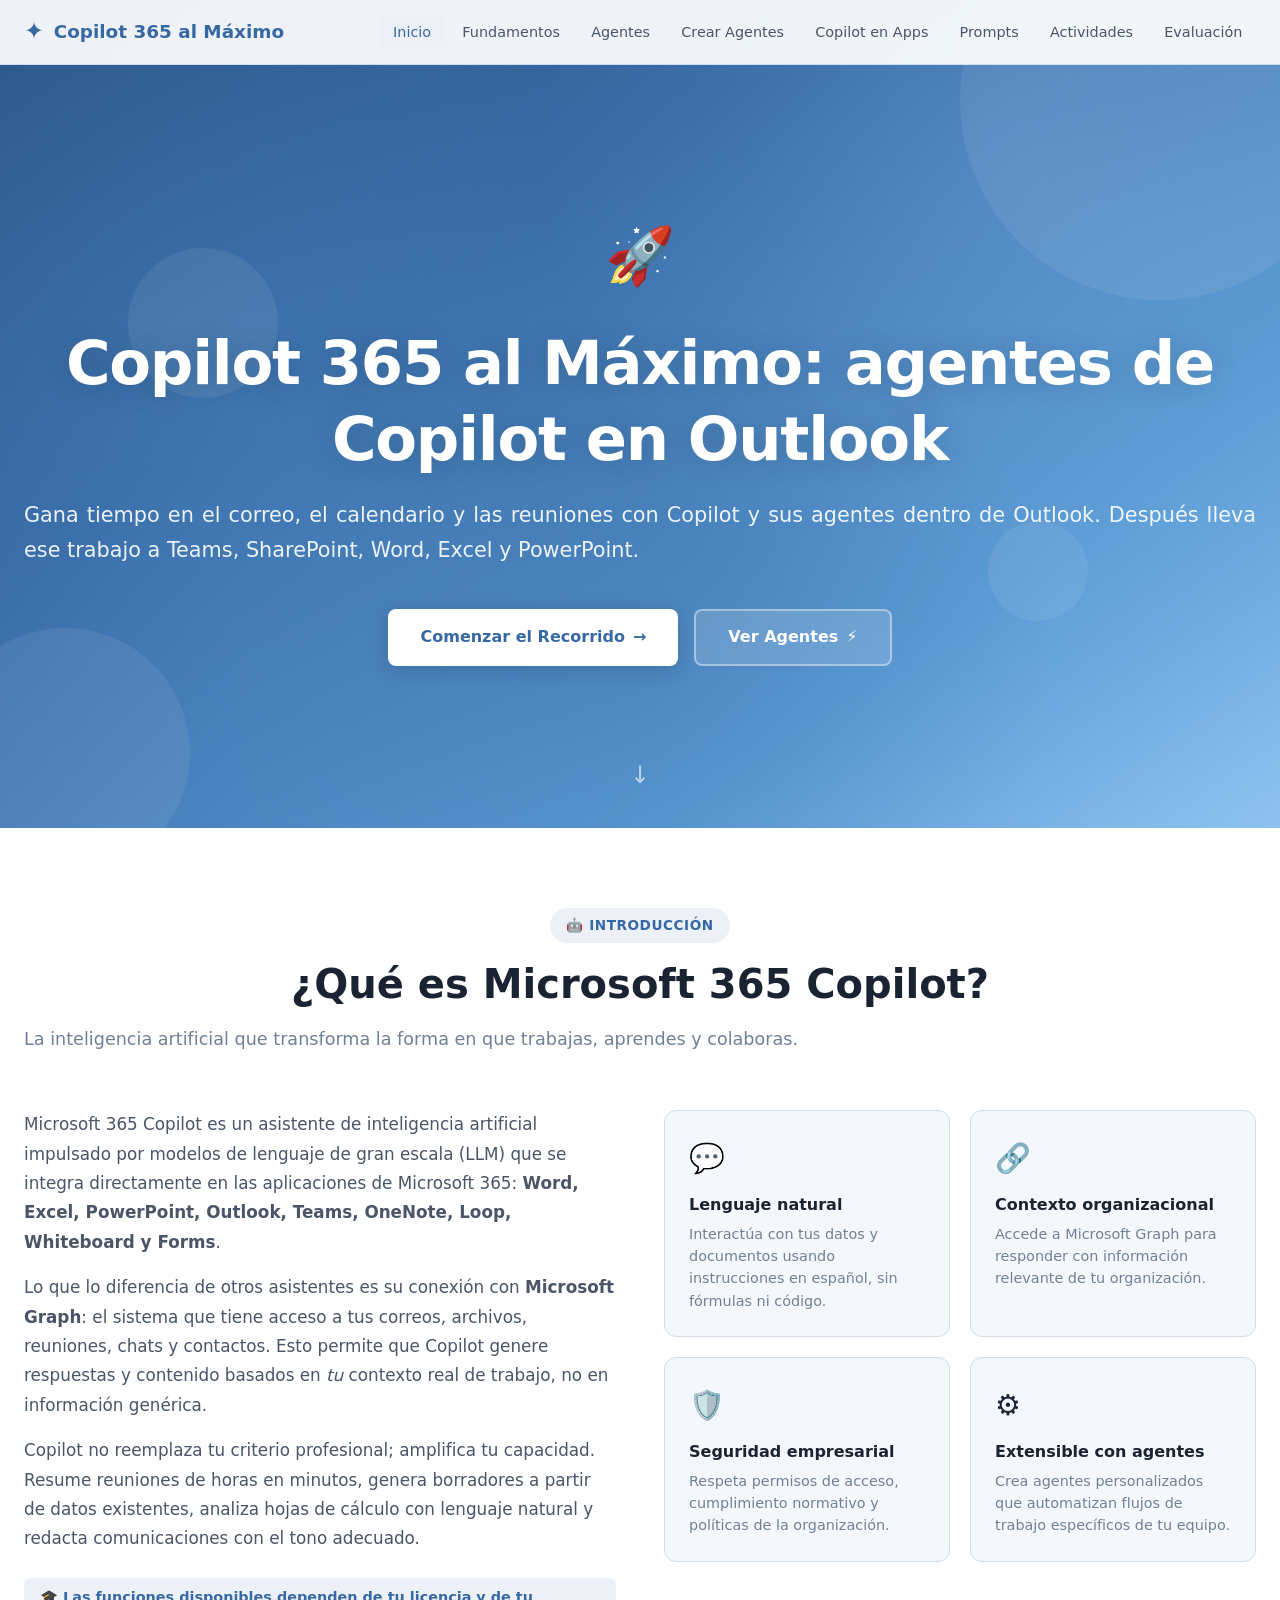
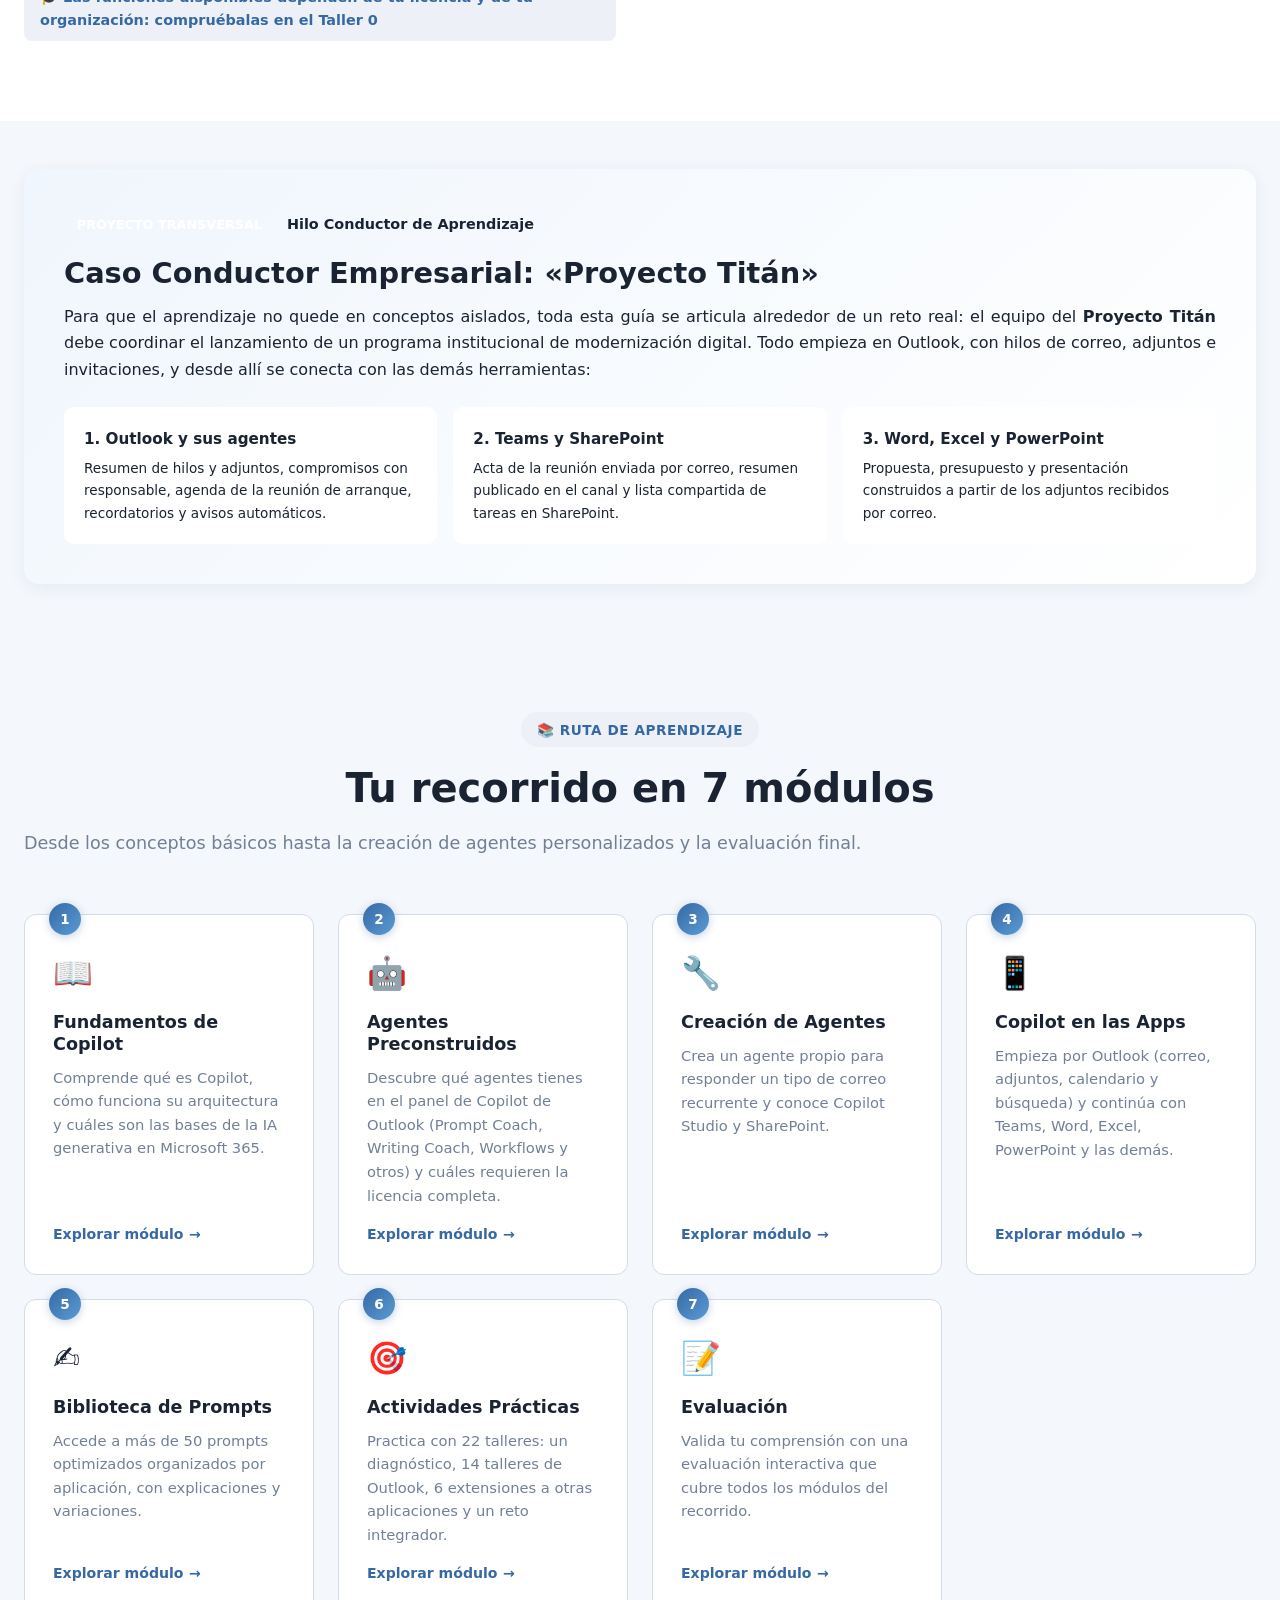
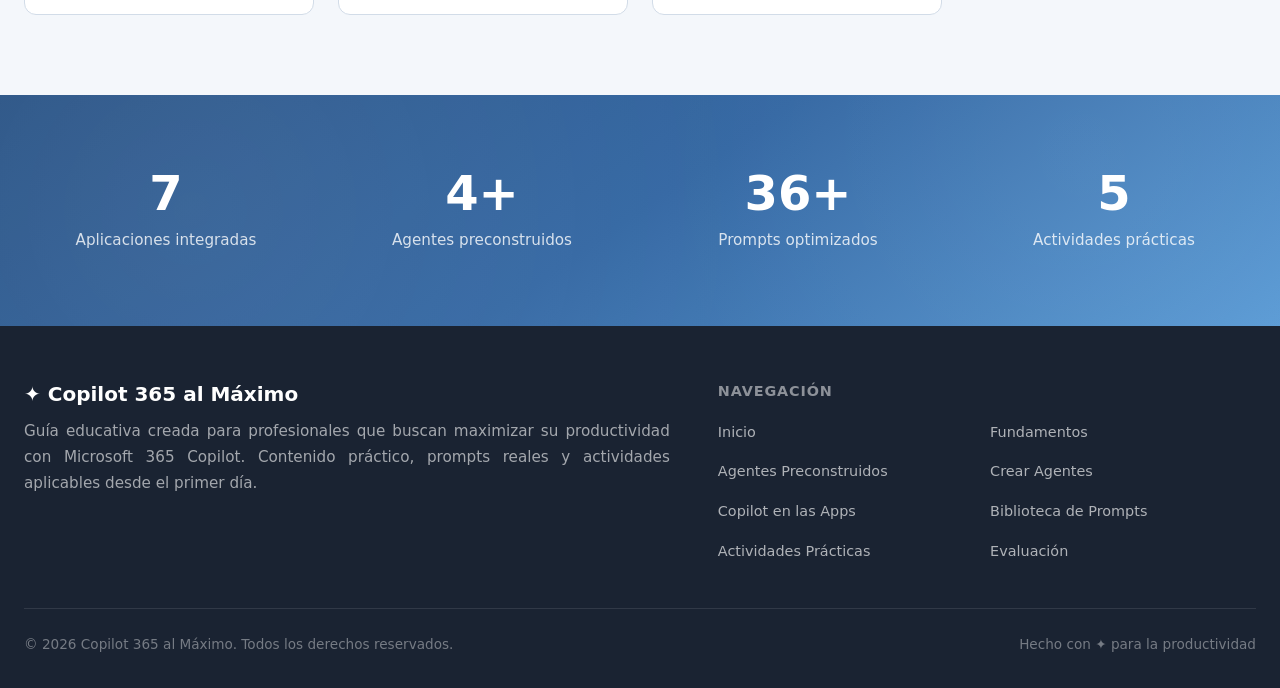
==== commit 3f83196f: "Cambios Entire-Checkpoint: 01M6RE0S35Q1SRSHQDVVY2M91W" ====
--- a/index.html
+++ b/index.html
@@ -229,7 +229,7 @@
     .hero-content {
       position: relative;
       z-index: 1;
-      max-width: 800px;
+      max-width: 100%;
     }
 
     .hero-icon {
@@ -260,7 +260,7 @@
       color: rgba(255, 255, 255, 0.9);
       margin-bottom: 2.5rem;
       line-height: 1.7;
-      max-inline-size: 620px;
+      max-inline-size: 100%;
       margin-left: auto;
       margin-right: auto;
     }
@@ -332,7 +332,7 @@
     }
 
     .section-inner {
-      max-width: 1200px;
+      max-width: 100%;
       margin: 0 auto;
     }
 
@@ -366,7 +366,7 @@
     .section-header p {
       font-size: 1.1rem;
       color: #718096;
-      max-inline-size: 650px;
+      max-inline-size: 100%;
       margin: 0 auto;
       text-align: center;
     }
@@ -562,7 +562,7 @@
     }
 
     .stats-grid {
-      max-width: 1000px;
+      max-width: 100%;
       margin: 0 auto;
       display: grid;
       grid-template-columns: repeat(4, 1fr);
@@ -612,7 +612,7 @@
     }
 
     .footer-inner {
-      max-width: 1200px;
+      max-width: 100%;
       margin: 0 auto;
     }
 
@@ -847,7 +847,7 @@
 
   <!-- ==================== CASO CONDUCTOR TITÁN ==================== -->
   <section style="padding: 3rem 1.5rem; background: var(--surface);">
-    <div class="section-inner" style="max-width: 1200px; margin: 0 auto;">
+    <div class="section-inner">
       <div style="background: linear-gradient(135deg, #F0F6FD 0%, #FFFFFF 100%); border: 2px solid var(--border); border-radius: 16px; padding: 2.5rem; box-shadow: 0 4px 16px rgba(54,105,164,0.08);">
         <div style="display: flex; align-items: center; gap: .75rem; margin-bottom: 1rem; flex-wrap: wrap;">
           <span style="background: var(--primary); color: #fff; font-weight: 700; font-size: .8rem; padding: .3rem .8rem; border-radius: 20px; text-transform: uppercase;">Proyecto Transversal</span>
